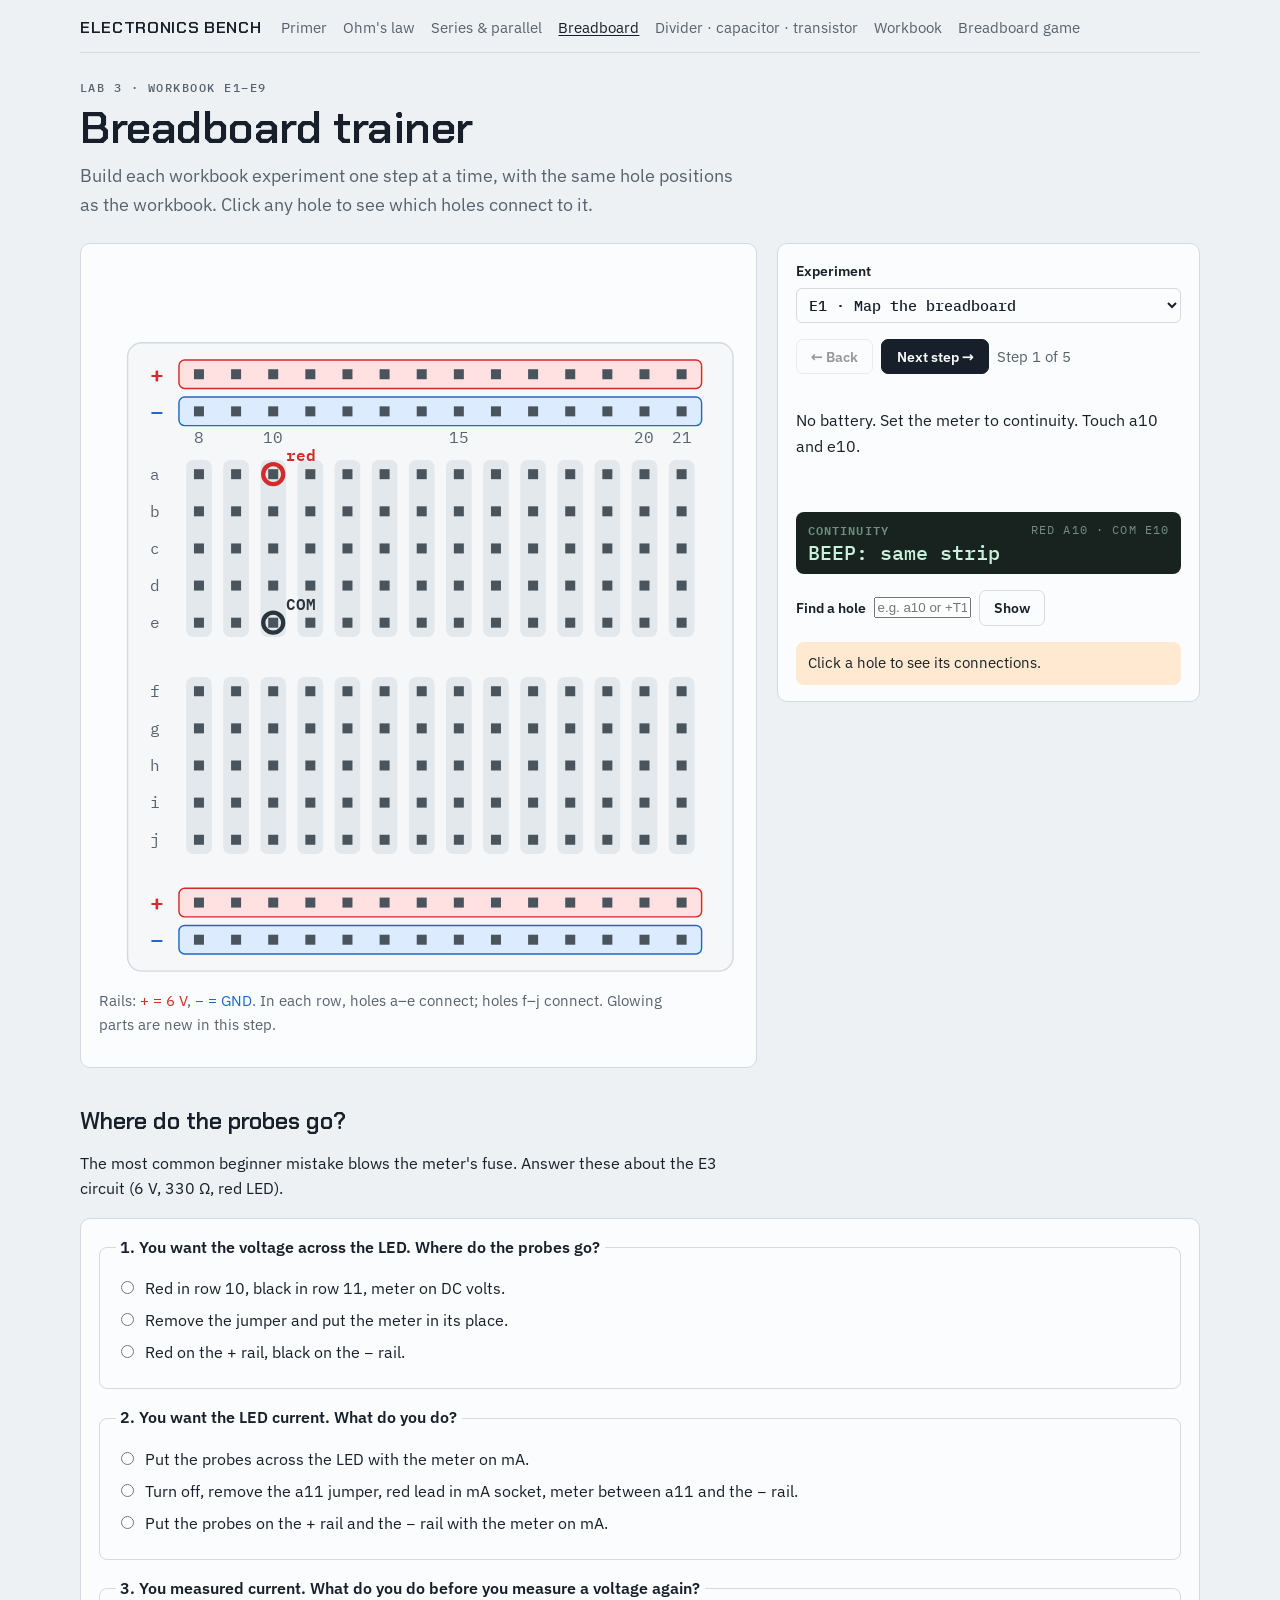
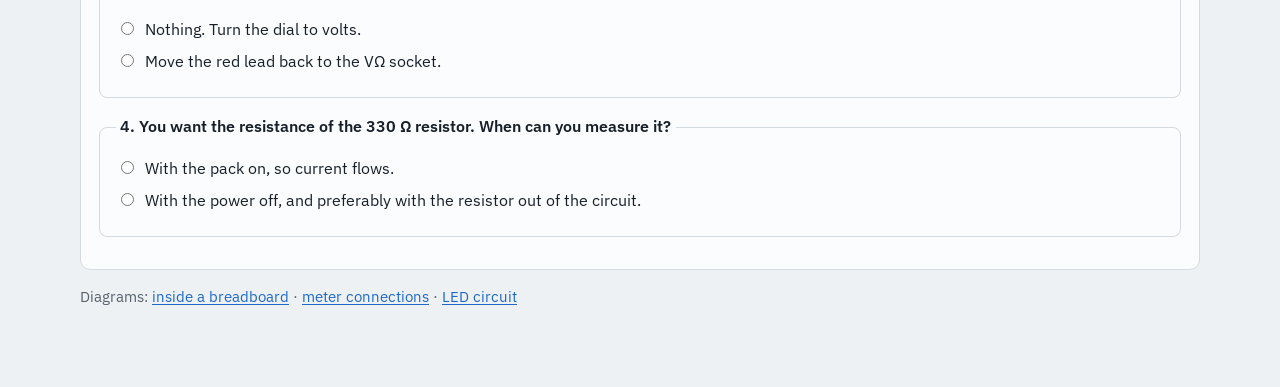
==== breadboard.html @ 960543de "Electronics bench: static website Primer, workbook E0–E9, interactive labs, narrated video and the b" ====
<!doctype html>
<html lang="en">
<head>
<meta charset="utf-8">
<meta name="viewport" content="width=device-width, initial-scale=1, viewport-fit=cover">
<title>Breadboard Trainer</title>
<link rel="stylesheet" href="fonts/fonts.css">
<link rel="stylesheet" href="bench.css">
<style>
  .bench.bb { grid-template-columns: minmax(0, 1.6fr) minmax(0, 1fr); }
  @media (max-width: 820px) { .bench.bb { grid-template-columns: minmax(0, 1fr); } }
  #board { display: block; height: auto; }
  .hole { fill: var(--hole); cursor: pointer; }
  .hole:hover { fill: var(--amp-line); }
  .hit { fill: transparent; cursor: pointer; }
  .strip { fill: var(--strip); }
  .net-on { fill: var(--amp-soft); stroke: var(--amp-line); stroke-width: 2; }
  .tick { font: 11px var(--font-data); fill: var(--muted); }
  .rl { font: 600 16px var(--font-data); }
  .plbl { font: 600 11px var(--font-data); fill: var(--ink); }
  .new { filter: drop-shadow(0 0 5px var(--amp-line)); }
  .steptext { font-size: 1.02rem; min-height: 4.5em; }
  .quiz fieldset { border: 1px solid var(--rule); border-radius: 8px; margin: 0 0 1rem; padding: .8rem 1rem; }
  .quiz legend { font-weight: 600; padding: 0 .3rem; }
  .quiz label { display: flex; gap: .5rem; align-items: baseline; padding: .2rem 0; }
  .quiz .fb { margin-top: .4rem; }
</style>
</head>
<body>
<div class="wrap">
  <div class="eyebrow">Lab 3 · Workbook E1–E9</div>
  <h1>Breadboard trainer</h1>
  <p class="lede">Build each workbook experiment one step at a time, with the same hole positions as the workbook. Click any hole to see which holes connect to it.</p>

  <div class="bench bb">
    <div class="panel">
      <div class="scroll-x"><svg id="board" role="group" aria-label="Breadboard. Holes are buttons: activate one to highlight all holes connected to it."></svg></div>
      <p class="note">Rails: <span class="t-pos">+ = 6 V</span>, <span class="t-gnd">− = GND</span>. In each row, holes a–e connect; holes f–j connect. Glowing parts are new in this step.</p>
    </div>
    <div class="panel stack">
      <div class="control">
        <label for="exp">Experiment</label>
        <select id="exp"></select>
      </div>
      <div class="row">
        <button class="btn ghost" type="button" id="prev">← Back</button>
        <button class="btn" type="button" id="next">Next step →</button>
        <span class="note" id="count"></span>
      </div>
      <p class="steptext" id="step" aria-live="polite"></p>
      <div class="meter"><div class="q"><b id="mmode">Meter</b><span id="mpins"></span></div><div class="v" id="mread" style="font-size:1.25rem"></div></div>
      <div class="row"><label for="hole" class="label">Find a hole</label><input id="hole" type="text" placeholder="e.g. a10 or +T10" size="10" autocomplete="off"><button class="btn ghost" type="button" id="find">Show</button></div>
      <div class="callout info" id="net" aria-live="polite">Click a hole to see its connections.</div>
    </div>
  </div>

  <h2>Where do the probes go?</h2>
  <p>The most common beginner mistake blows the meter's fuse. Answer these about the E3 circuit (6 V, 330 Ω, red LED).</p>
  <form class="panel quiz" id="quiz"></form>
  <p class="note">Diagrams: <a href="diagrams/04-breadboard.svg">inside a breadboard</a> · <a href="diagrams/05-multimeter.svg">meter connections</a> · <a href="diagrams/06-led-circuit.svg">LED circuit</a></p>
</div>

<script src="bench.js"></script>
<script src="bb-shared.js"></script>
<script>
Bench.nav();
const { el } = Bench;
const $ = (id) => document.getElementById(id);

// ---------- geometry ----------
const { P, X0, Y, parse, net, netName, bands, LABEL, curve, EXPS } = BBShared;
let R0 = 8, R1 = 14;
const xr = (r) => X0 + (r - R0) * P;
function xy(h) { const p = parse(h); return [xr(p.row), Y[p.kind === "rail" ? p.rail : p.col]]; }

// ---------- drawing ----------
const svg = $("board");
let sel = null, cur = 0, exp = EXPS[0];

function holes(layer) {
  const rows = [];
  for (let r = R0; r <= R1; r++) rows.push(r);
  // rails
  for (const [k, col, lbl] of [["+T", "var(--pos)", "+"], ["-T", "var(--gnd)", "−"], ["+B", "var(--pos)", "+"], ["-B", "var(--gnd)", "−"]]) {
    el("rect", { x: X0 - 14, y: Y[k] - 10, width: (R1 - R0) * P + 28, height: 20, rx: 4, fill: k[0] === "+" ? "var(--pos-soft)" : "var(--gnd-soft)", stroke: col, "stroke-width": 1, "data-net": k }, layer);
    el("text", { x: X0 - 34, y: Y[k] + 6, class: "rl", fill: col }, layer).textContent = lbl;
  }
  for (const r of rows) {
    for (const half of ["L", "R"]) {
      const [y1, y2] = half === "L" ? [Y.a, Y.e] : [Y.f, Y.j];
      el("rect", { x: xr(r) - 9, y: y1 - 10, width: 18, height: y2 - y1 + 20, rx: 5, class: "strip", "data-net": half + r }, layer);
    }
    if (r % 5 === 0 || r === R0 || r === R1) el("text", { x: xr(r), y: Y.a - 22, "text-anchor": "middle", class: "tick" }, layer).textContent = r;
  }
  for (const c of "abcdefghij") el("text", { x: X0 - 34, y: Y[c] + 4, class: "tick" }, layer).textContent = c;
  for (const r of rows) {
    for (const k of ["+T", "-T", ...Array.from("abcdefghij"), "+B", "-B"]) {
      const h = k.length === 2 ? `${k}${r}` : `${k}${r}`;
      const g = el("g", { tabindex: -1, "data-h": h }, layer);
      el("rect", { x: xr(r) - 3.5, y: Y[k] - 3.5, width: 7, height: 7, class: "hole" }, g);
      el("rect", { x: xr(r) - 11, y: Y[k] - 11, width: 22, height: 22, class: "hit" }, g);
    }
  }
}


function drawPart(p, layer, isNew) {
  const g = el("g", { class: isNew ? "new" : "" }, layer);
  const pts = p.pins.map(xy);
  const [a, b] = pts;
  const mid = a && b ? [(a[0] + b[0]) / 2, (a[1] + b[1]) / 2] : null;
  const leg = (q, to) => el("line", { x1: q[0], y1: q[1], x2: to[0], y2: to[1], stroke: "#9aa3ab", "stroke-width": 2.5 }, g);
  switch (p.type) {
    case "battery": {
      const bx = 4;
      el("rect", { x: bx, y: 6, width: 92, height: 30, rx: 6, fill: "var(--surface)", stroke: "var(--wire)", "stroke-width": 1.5 }, g);
      el("text", { x: bx + 46, y: 26, "text-anchor": "middle", class: "plbl" }, g).textContent = "4×AA 6 V";
      el("path", { d: `M ${bx + 20} 36 L ${a[0]} ${a[1]}`, stroke: "var(--pos)", "stroke-width": 3, fill: "none" }, g);
      el("path", { d: `M ${bx + 72} 36 L ${b[0]} ${b[1]}`, stroke: "var(--wire)", "stroke-width": 3, fill: "none" }, g);
      break;
    }
    case "jumper":
    case "touch":
      el("path", { d: curve(a, b), stroke: "var(--jumper)", "stroke-width": 4, fill: "none", "stroke-linecap": "round", "stroke-dasharray": p.type === "touch" ? "6 5" : "none" }, g);
      if (p.type === "touch") el("text", { x: b[0] + 8, y: b[1] - 10, class: "plbl" }, g).textContent = "touch";
      break;
    case "res": {
      leg(a, b);
      const ang = (Math.atan2(b[1] - a[1], b[0] - a[0]) * 180) / Math.PI;
      const body = el("g", { transform: `translate(${mid[0]} ${mid[1]}) rotate(${ang})` }, g);
      el("rect", { x: -17, y: -6.5, width: 34, height: 13, rx: 5, fill: "#e8d5a9", stroke: "#a68a4c", "stroke-width": 1 }, body);
      bands(p.val).forEach((c, k) => el("rect", { x: -11 + k * 6 + (k === 3 ? 4 : 0), y: -6.5, width: 3, height: 13, fill: c }, body));
      const up = Math.abs(ang) > 45 && Math.abs(ang) < 135;
      el("text", { x: mid[0] + (up ? 14 : 0), y: mid[1] + (up ? 4 : -12), "text-anchor": up ? "start" : "middle", class: "plbl" }, g).textContent = `${LABEL(p.val)}Ω`;
      break;
    }
    case "led":
      leg(a, mid); leg(b, mid);
      el("circle", { cx: mid[0], cy: mid[1] - 2, r: 10, fill: "var(--led)", opacity: 0.9 }, g);
      el("text", { x: a[0] - 4, y: a[1] + 20, class: "plbl" }, g).textContent = "+";
      break;
    case "cap":
      leg(a, mid); leg(b, mid);
      el("circle", { cx: mid[0], cy: mid[1] - 2, r: 11, fill: "#364fc7" }, g);
      el("rect", { x: mid[0] + 3, y: mid[1] - 13, width: 5, height: 22, fill: "#dbe4ff" }, g);
      el("text", { x: a[0] - 4, y: a[1] + 22, class: "plbl" }, g).textContent = "+";
      break;
    case "ldr":
      leg(a, b);
      el("circle", { cx: mid[0], cy: mid[1], r: 9, fill: "#f2c94c", stroke: "#a68a4c" }, g);
      el("path", { d: `M ${mid[0] - 6} ${mid[1]} l 3 -4 l 3 8 l 3 -8 l 3 4`, stroke: "#8b4513", fill: "none", "stroke-width": 1.5 }, g);
      el("text", { x: mid[0] + 12, y: mid[1] + 4, class: "plbl" }, g).textContent = "LDR";
      break;
    case "button": {
      const xs = pts.map((q) => q[0]);
      const x1 = Math.min(...xs) - 8, x2 = Math.max(...xs) + 8;
      el("rect", { x: x1, y: Y.e - 8, width: x2 - x1, height: Y.f - Y.e + 16, rx: 4, fill: "#495057" }, g);
      el("circle", { cx: (x1 + x2) / 2, cy: (Y.e + Y.f) / 2, r: 10, fill: "#adb5bd" }, g);
      break;
    }
    case "pot": {
      const xs = pts.map((q) => q[0]);
      const bx1 = Math.min(...xs) - 12, bx2 = Math.max(...xs) + 12, yy = Y.e + 14;
      pts.forEach((q) => leg(q, [q[0], yy]));
      el("rect", { x: bx1, y: yy, width: bx2 - bx1, height: 26, rx: 4, fill: "#1971c2" }, g);
      el("circle", { cx: (bx1 + bx2) / 2, cy: yy + 13, r: 9, fill: "#e9ecef" }, g);
      el("text", { x: bx2 + 4, y: yy + 18, class: "plbl" }, g).textContent = "10k";
      break;
    }
    case "npn": {
      const xs = pts.map((q) => q[0]);
      const bx1 = Math.min(...xs) - 10, bx2 = Math.max(...xs) + 10, yy = Y.e + 12;
      pts.forEach((q) => leg(q, [q[0], yy]));
      el("path", { d: `M ${bx1} ${yy} L ${bx2} ${yy} L ${bx2} ${yy + 12} Q ${(bx1 + bx2) / 2} ${yy + 34} ${bx1} ${yy + 12} Z`, fill: "#212529" }, g);
      ["C", "B", "E"].forEach((t, k) => { el("text", { x: pts[k][0], y: yy + 13, "text-anchor": "middle", class: "plbl", fill: "#f8f9fa", style: "fill:#f8f9fa" }, g).textContent = t; });
      break;
    }
    case "ammeter": {
      const toRail = p.pins.some((q) => parse(q).kind === "rail");
      const bx = mid[0], by = toRail ? 10 : Math.min(a[1], b[1]) - 30;
      el("path", { d: `M ${a[0]} ${a[1]} L ${bx - 10} ${by + 12}`, stroke: "var(--pos)", "stroke-width": 3, fill: "none" }, g);
      el("path", { d: `M ${b[0]} ${b[1]} L ${bx + 10} ${by + 12}`, stroke: "var(--wire)", "stroke-width": 3, fill: "none" }, g);
      el("rect", { x: bx - 24, y: by, width: 48, height: 24, rx: 5, fill: "var(--lcd-bg)", stroke: "var(--amp-line)", "stroke-width": 2 }, g);
      el("text", { x: bx, y: by + 17, "text-anchor": "middle", class: "plbl", style: "fill:var(--lcd-fg)" }, g).textContent = "mA";
      break;
    }
  }
}

function drawProbes(m, layer) {
  if (!m || !m.red) return;
  for (const [h, col, t] of [[m.red, "var(--pos)", "red"], [m.black, "var(--wire)", "COM"]]) {
    const [x, y] = xy(h);
    el("circle", { cx: x, cy: y, r: 7, fill: "none", stroke: col, "stroke-width": 3 }, layer);
    el("text", { x: x + 9, y: y - 9, class: "plbl", style: `fill:${col}` }, layer).textContent = t;
  }
}

function partsAt(k) {
  const parts = new Map();
  for (let i = 0; i <= k; i++) {
    for (const id of exp.steps[i].remove) parts.delete(id);
    for (const p of exp.steps[i].add) parts.set(p.id, p);
  }
  return parts;
}

function render() {
  [R0, R1] = exp.rows;
  R1 = Math.max(R1, R0 + 13); // keep a realistic board width
  const W = X0 + (R1 - R0) * P + 40, H = 500;
  svg.setAttribute("viewBox", `0 0 ${W} ${H}`);
  svg.style.width = "100%";
  svg.style.minWidth = `${Math.min(W, (R1 - R0 + 1) * 24 + 90)}px`;
  svg.replaceChildren();
  el("rect", { x: X0 - 50, y: 58, width: W - X0 + 46, height: 440, rx: 10, fill: "var(--board)", stroke: "var(--rule)" }, svg);
  const base = el("g", {}, svg);
  holes(base);
  const st = exp.steps[cur];
  const parts = partsAt(cur);
  const newIds = new Set(st.add.map((p) => p.id));
  const pl = el("g", { "pointer-events": "none" }, svg);
  for (const p of parts.values()) drawPart(p, pl, newIds.has(p.id));
  drawProbes(st.meter, pl);
  // highlight selected net
  if (sel) {
    const n = net(sel);
    for (const r of svg.querySelectorAll(`[data-net="${n}"]`)) r.classList.add("net-on");
    for (const g of svg.querySelectorAll("[data-h]")) if (net(g.dataset.h) === n) g.querySelector(".hole").style.fill = "var(--amp)";
  }
  // step text and meter
  $("step").textContent = st.text;
  $("count").textContent = `Step ${cur + 1} of ${exp.steps.length}`;
  $("prev").disabled = cur === 0;
  $("next").disabled = cur === exp.steps.length - 1;
  const m = lastMeter();
  $("mmode").textContent = m ? m.mode : "Meter";
  $("mpins").textContent = m && m.red ? `red ${m.red} · COM ${m.black}` : "";
  let reading = m ? m.reading : "—";
  if (m && m.mode === "Continuity" && !m.reading) reading = net(m.red) === net(m.black) ? "BEEP: same strip" : "no beep: not connected";
  $("mread").textContent = reading;
  if (sel) explainNet(sel, parts);
}

function lastMeter() { return exp.steps[cur].meter; }

function explainNet(h, parts) {
  const n = net(h);
  const on = [];
  for (const p of parts.values()) {
    p.pins.forEach((pin, k) => {
      if (net(pin) !== n) return;
      const nm = { battery: k ? "pack − wire" : "pack + wire", res: `${LABEL(p.val)}Ω resistor leg`, jumper: "jumper end", touch: "control wire",
        led: k ? "LED short leg (−)" : "LED long leg (+)", cap: k ? "capacitor − leg" : "capacitor + leg", ldr: "LDR leg",
        button: "button leg", pot: ["pot end", "pot wiper", "pot end"][k], npn: ["transistor C", "transistor B", "transistor E"][k],
        ammeter: k ? "meter COM probe" : "meter red probe" }[p.type];
      on.push(nm);
    });
  }
  $("net").innerHTML = `<strong>${h}</strong> connects to ${netName(n)}.<br>` +
    (on.length ? `Also in this group: ${[...new Set(on)].join(", ")}.` : "Nothing else is plugged into this group yet.");
}

// ---------- events ----------
for (const e of EXPS) $("exp").append(new Option(e.title, e.id));
$("exp").addEventListener("change", (e) => { exp = EXPS.find((x) => x.id === e.target.value); cur = 0; sel = null; $("net").textContent = "Click a hole to see its connections."; render(); });
$("prev").addEventListener("click", () => { if (cur > 0) { cur--; render(); } });
$("next").addEventListener("click", () => { if (cur < exp.steps.length - 1) { cur++; render(); } });
svg.addEventListener("click", (e) => {
  const g = e.target.closest("[data-h]");
  if (!g) return;
  sel = sel === g.dataset.h ? null : g.dataset.h;
  if (!sel) $("net").textContent = "Click a hole to see its connections.";
  render();
});
$("find").addEventListener("click", () => {
  const h = $("hole").value.trim().replace("−", "-");
  if (!/^([+-][TB]\d+|[a-j]\d+)$/.test(h)) { $("net").textContent = "Type a hole as column + row, like a10, or a rail hole, like +T10 or -T10."; return; }
  const r = parse(h).row;
  if (r < R0 || r > R1) { $("net").textContent = `Row ${r} is not shown for this experiment. Rows ${R0}–${R1} are shown.`; return; }
  sel = h; render();
});
$("hole").addEventListener("keydown", (e) => { if (e.key === "Enter") $("find").click(); });
document.addEventListener("keydown", (e) => {
  if (e.target.matches("input, select, textarea")) return;
  if (e.key === "ArrowRight") $("next").click();
  if (e.key === "ArrowLeft") $("prev").click();
});

// ---------- quiz ----------
const QUIZ = [
  { q: "You want the voltage across the LED. Where do the probes go?", a: [
    ["Red in row 10, black in row 11, meter on DC volts.", true, "Correct. Voltage is measured across the part, with the circuit unchanged."],
    ["Remove the jumper and put the meter in its place.", false, "That measures current, not voltage."],
    ["Red on the + rail, black on the − rail.", false, "That gives the pack voltage, about 6 V, not the LED voltage."]] },
  { q: "You want the LED current. What do you do?", a: [
    ["Put the probes across the LED with the meter on mA.", false, "In current mode the meter is almost a wire. Across the LED it makes a short around the LED, and the LED goes off."],
    ["Turn off, remove the a11 jumper, red lead in mA socket, meter between a11 and the − rail.", true, "Correct. The current must go through the meter, so the meter goes into the path."],
    ["Put the probes on the + rail and the − rail with the meter on mA.", false, "This shorts the battery through the meter. The fuse blows. Never do this."]] },
  { q: "You measured current. What do you do before you measure a voltage again?", a: [
    ["Nothing. Turn the dial to volts.", false, "The red lead is still in the mA socket. The next voltage measurement would short the circuit."],
    ["Move the red lead back to the VΩ socket.", true, "Correct. Make this a habit after every current measurement."]] },
  { q: "You want the resistance of the 330 Ω resistor. When can you measure it?", a: [
    ["With the pack on, so current flows.", false, "The meter uses its own small current to measure resistance. A powered circuit gives a wrong value and can damage the meter."],
    ["With the power off, and preferably with the resistor out of the circuit.", true, "Correct. Other parts in parallel would change the reading."]] },
];
const form = $("quiz");
QUIZ.forEach((item, i) => {
  const fs = document.createElement("fieldset");
  fs.innerHTML = `<legend>${i + 1}. ${item.q}</legend>`;
  item.a.forEach(([t], k) => {
    const id = `q${i}-${k}`;
    fs.insertAdjacentHTML("beforeend", `<label for="${id}"><input type="radio" name="q${i}" id="${id}" value="${k}"> <span>${t}</span></label>`);
  });
  const fb = document.createElement("div");
  fb.className = "fb";
  fb.setAttribute("aria-live", "polite");
  fs.appendChild(fb);
  fs.addEventListener("change", (e) => {
    const [, ok, why] = item.a[+e.target.value];
    fb.className = `fb callout ${ok ? "ok" : "warn"}`;
    fb.textContent = why;
  });
  form.appendChild(fs);
});
form.addEventListener("submit", (e) => e.preventDefault());

render();
</script>
</body>
</html>
---- fonts/fonts.css ----
/* Self-hosted Google Fonts (SIL Open Font License 1.1). */
/* latin-ext */
@font-face {
  font-family: 'Chakra Petch';
  font-style: normal;
  font-weight: 500;
  font-display: swap;
  src: url(ChakraPetch-500-latin-ext.woff2) format('woff2');
  unicode-range: U+0100-02BA, U+02BD-02C5, U+02C7-02CC, U+02CE-02D7, U+02DD-02FF, U+0304, U+0308, U+0329, U+1D00-1DBF, U+1E00-1E9F, U+1EF2-1EFF, U+2020, U+20A0-20AB, U+20AD-20C4, U+2113, U+2C60-2C7F, U+A720-A7FF;
}
/* latin */
@font-face {
  font-family: 'Chakra Petch';
  font-style: normal;
  font-weight: 500;
  font-display: swap;
  src: url(ChakraPetch-500-latin.woff2) format('woff2');
  unicode-range: U+0000-00FF, U+0131, U+0152-0153, U+02BB-02BC, U+02C6, U+02DA, U+02DC, U+0304, U+0308, U+0329, U+2000-206F, U+20AC, U+2122, U+2191, U+2193, U+2212, U+2215, U+FEFF, U+FFFD;
}
/* latin-ext */
@font-face {
  font-family: 'Chakra Petch';
  font-style: normal;
  font-weight: 600;
  font-display: swap;
  src: url(ChakraPetch-600-latin-ext.woff2) format('woff2');
  unicode-range: U+0100-02BA, U+02BD-02C5, U+02C7-02CC, U+02CE-02D7, U+02DD-02FF, U+0304, U+0308, U+0329, U+1D00-1DBF, U+1E00-1E9F, U+1EF2-1EFF, U+2020, U+20A0-20AB, U+20AD-20C4, U+2113, U+2C60-2C7F, U+A720-A7FF;
}
/* latin */
@font-face {
  font-family: 'Chakra Petch';
  font-style: normal;
  font-weight: 600;
  font-display: swap;
  src: url(ChakraPetch-600-latin.woff2) format('woff2');
  unicode-range: U+0000-00FF, U+0131, U+0152-0153, U+02BB-02BC, U+02C6, U+02DA, U+02DC, U+0304, U+0308, U+0329, U+2000-206F, U+20AC, U+2122, U+2191, U+2193, U+2212, U+2215, U+FEFF, U+FFFD;
}
/* latin-ext */
@font-face {
  font-family: 'IBM Plex Mono';
  font-style: normal;
  font-weight: 400;
  font-display: swap;
  src: url(IBMPlexMono-400-latin-ext.woff2) format('woff2');
  unicode-range: U+0100-02BA, U+02BD-02C5, U+02C7-02CC, U+02CE-02D7, U+02DD-02FF, U+0304, U+0308, U+0329, U+1D00-1DBF, U+1E00-1E9F, U+1EF2-1EFF, U+2020, U+20A0-20AB, U+20AD-20C4, U+2113, U+2C60-2C7F, U+A720-A7FF;
}
/* latin */
@font-face {
  font-family: 'IBM Plex Mono';
  font-style: normal;
  font-weight: 400;
  font-display: swap;
  src: url(IBMPlexMono-400-latin.woff2) format('woff2');
  unicode-range: U+0000-00FF, U+0131, U+0152-0153, U+02BB-02BC, U+02C6, U+02DA, U+02DC, U+0304, U+0308, U+0329, U+2000-206F, U+20AC, U+2122, U+2191, U+2193, U+2212, U+2215, U+FEFF, U+FFFD;
}
/* latin-ext */
@font-face {
  font-family: 'IBM Plex Mono';
  font-style: normal;
  font-weight: 500;
  font-display: swap;
  src: url(IBMPlexMono-500-latin-ext.woff2) format('woff2');
  unicode-range: U+0100-02BA, U+02BD-02C5, U+02C7-02CC, U+02CE-02D7, U+02DD-02FF, U+0304, U+0308, U+0329, U+1D00-1DBF, U+1E00-1E9F, U+1EF2-1EFF, U+2020, U+20A0-20AB, U+20AD-20C4, U+2113, U+2C60-2C7F, U+A720-A7FF;
}
/* latin */
@font-face {
  font-family: 'IBM Plex Mono';
  font-style: normal;
  font-weight: 500;
  font-display: swap;
  src: url(IBMPlexMono-500-latin.woff2) format('woff2');
  unicode-range: U+0000-00FF, U+0131, U+0152-0153, U+02BB-02BC, U+02C6, U+02DA, U+02DC, U+0304, U+0308, U+0329, U+2000-206F, U+20AC, U+2122, U+2191, U+2193, U+2212, U+2215, U+FEFF, U+FFFD;
}
/* latin-ext */
@font-face {
  font-family: 'IBM Plex Mono';
  font-style: normal;
  font-weight: 600;
  font-display: swap;
  src: url(IBMPlexMono-600-latin-ext.woff2) format('woff2');
  unicode-range: U+0100-02BA, U+02BD-02C5, U+02C7-02CC, U+02CE-02D7, U+02DD-02FF, U+0304, U+0308, U+0329, U+1D00-1DBF, U+1E00-1E9F, U+1EF2-1EFF, U+2020, U+20A0-20AB, U+20AD-20C4, U+2113, U+2C60-2C7F, U+A720-A7FF;
}
/* latin */
@font-face {
  font-family: 'IBM Plex Mono';
  font-style: normal;
  font-weight: 600;
  font-display: swap;
  src: url(IBMPlexMono-600-latin.woff2) format('woff2');
  unicode-range: U+0000-00FF, U+0131, U+0152-0153, U+02BB-02BC, U+02C6, U+02DA, U+02DC, U+0304, U+0308, U+0329, U+2000-206F, U+20AC, U+2122, U+2191, U+2193, U+2212, U+2215, U+FEFF, U+FFFD;
}
/* greek */
@font-face {
  font-family: 'IBM Plex Sans';
  font-style: normal;
  font-weight: 400;
  font-stretch: 100%;
  font-display: swap;
  src: url(IBMPlexSans-400-greek.woff2) format('woff2');
  unicode-range: U+0370-0377, U+037A-037F, U+0384-038A, U+038C, U+038E-03A1, U+03A3-03FF;
}
/* latin-ext */
@font-face {
  font-family: 'IBM Plex Sans';
  font-style: normal;
  font-weight: 400;
  font-stretch: 100%;
  font-display: swap;
  src: url(IBMPlexSans-400-latin-ext.woff2) format('woff2');
  unicode-range: U+0100-02BA, U+02BD-02C5, U+02C7-02CC, U+02CE-02D7, U+02DD-02FF, U+0304, U+0308, U+0329, U+1D00-1DBF, U+1E00-1E9F, U+1EF2-1EFF, U+2020, U+20A0-20AB, U+20AD-20C4, U+2113, U+2C60-2C7F, U+A720-A7FF;
}
/* latin */
@font-face {
  font-family: 'IBM Plex Sans';
  font-style: normal;
  font-weight: 400;
  font-stretch: 100%;
  font-display: swap;
  src: url(IBMPlexSans-400-latin.woff2) format('woff2');
  unicode-range: U+0000-00FF, U+0131, U+0152-0153, U+02BB-02BC, U+02C6, U+02DA, U+02DC, U+0304, U+0308, U+0329, U+2000-206F, U+20AC, U+2122, U+2191, U+2193, U+2212, U+2215, U+FEFF, U+FFFD;
}
/* greek */
@font-face {
  font-family: 'IBM Plex Sans';
  font-style: normal;
  font-weight: 600;
  font-stretch: 100%;
  font-display: swap;
  src: url(IBMPlexSans-600-greek.woff2) format('woff2');
  unicode-range: U+0370-0377, U+037A-037F, U+0384-038A, U+038C, U+038E-03A1, U+03A3-03FF;
}
/* latin-ext */
@font-face {
  font-family: 'IBM Plex Sans';
  font-style: normal;
  font-weight: 600;
  font-stretch: 100%;
  font-display: swap;
  src: url(IBMPlexSans-600-latin-ext.woff2) format('woff2');
  unicode-range: U+0100-02BA, U+02BD-02C5, U+02C7-02CC, U+02CE-02D7, U+02DD-02FF, U+0304, U+0308, U+0329, U+1D00-1DBF, U+1E00-1E9F, U+1EF2-1EFF, U+2020, U+20A0-20AB, U+20AD-20C4, U+2113, U+2C60-2C7F, U+A720-A7FF;
}
/* latin */
@font-face {
  font-family: 'IBM Plex Sans';
  font-style: normal;
  font-weight: 600;
  font-stretch: 100%;
  font-display: swap;
  src: url(IBMPlexSans-600-latin.woff2) format('woff2');
  unicode-range: U+0000-00FF, U+0131, U+0152-0153, U+02BB-02BC, U+02C6, U+02DA, U+02DC, U+0304, U+0308, U+0329, U+2000-206F, U+20AC, U+2122, U+2191, U+2193, U+2212, U+2215, U+FEFF, U+FFFD;
}
---- bench.css ----
/* Layout: one centred column (max 70rem). Labs are a two-column bench: circuit drawing left,
   controls + meter readouts right; they stack to one column on phones. */
:root {
  --bg: #eef1f3;
  --surface: #fbfcfd;
  --ink: #17202a;
  --muted: #56626e;
  --rule: #d3dae0;
  --wire: #2b343c;
  --hole: #4a545d;
  --board: #f6f7f8;
  --strip: #e3e8ec;
  --lcd-bg: #18231f;
  --lcd-fg: #c9f2dc;
  --lcd-dim: #6f8f80;
  /* the colour code shared by every diagram, page and video */
  --volt: #6d3fd8;   --volt-soft: #ece5ff;
  --amp: #b45c00;    --amp-soft: #ffead1;  --amp-line: #f59e0b;
  --ohm: #0b7d8f;    --ohm-soft: #d2f6f0;
  --pos: #d42a2a;    --pos-soft: #ffe1e1;
  --gnd: #1d68c9;    --gnd-soft: #dcebfd;
  --led: #e8202a;
  --ok: #2b8a3e;     --ok-soft: #dff5e3;
  --warn: #c92a2a;   --warn-soft: #ffe8e8;
  --jumper: #2f9e44;
  --font-display: "Chakra Petch", "Arial Narrow", system-ui, sans-serif;
  --font-body: "IBM Plex Sans", system-ui, -apple-system, "Segoe UI", sans-serif;
  --font-data: "IBM Plex Mono", ui-monospace, "SFMono-Regular", Menlo, monospace;
}
@media (prefers-color-scheme: dark) {
  :root:not([data-theme="light"]) {
    --bg: #11161a; --surface: #192127; --ink: #e5eaee; --muted: #9ba7b2; --rule: #2d373f;
    --wire: #c5ced6; --hole: #8d99a4; --board: #1e262c; --strip: #2a343b;
    --lcd-bg: #0b120f; --lcd-fg: #b9f5d4; --lcd-dim: #5b7a6c;
    --volt: #a98bff; --volt-soft: #2a2247; --amp: #fbbf24; --amp-soft: #3a2a10; --amp-line: #fbbf24;
    --ohm: #3cc9dc; --ohm-soft: #10353a; --pos: #ff6b6b; --pos-soft: #3d1c1c;
    --gnd: #5aa9ff; --gnd-soft: #16304d; --led: #ff4d55;
    --ok: #69db7c; --ok-soft: #173a22; --warn: #ff8787; --warn-soft: #3d1c1c; --jumper: #51cf66;
    color-scheme: dark;
  }
}
:root[data-theme="dark"] {
  --bg: #11161a; --surface: #192127; --ink: #e5eaee; --muted: #9ba7b2; --rule: #2d373f;
  --wire: #c5ced6; --hole: #8d99a4; --board: #1e262c; --strip: #2a343b;
  --lcd-bg: #0b120f; --lcd-fg: #b9f5d4; --lcd-dim: #5b7a6c;
  --volt: #a98bff; --volt-soft: #2a2247; --amp: #fbbf24; --amp-soft: #3a2a10; --amp-line: #fbbf24;
  --ohm: #3cc9dc; --ohm-soft: #10353a; --pos: #ff6b6b; --pos-soft: #3d1c1c;
  --gnd: #5aa9ff; --gnd-soft: #16304d; --led: #ff4d55;
  --ok: #69db7c; --ok-soft: #173a22; --warn: #ff8787; --warn-soft: #3d1c1c; --jumper: #51cf66;
  color-scheme: dark;
}

* { box-sizing: border-box; }
[hidden] { display: none !important; }
html { -webkit-text-size-adjust: 100%; }
body {
  margin: 0;
  background: var(--bg);
  color: var(--ink);
  font: 400 1rem/1.6 var(--font-body);
  padding-inline: 16px;
  padding-block: 0 4rem;
}
.wrap { max-width: 70rem; margin: 0 auto; }
a { color: var(--gnd); text-underline-offset: 2px; }
:focus-visible { outline: 3px solid var(--amp-line); outline-offset: 2px; border-radius: 4px; }

/* top bar */
.topbar {
  display: flex; flex-wrap: wrap; align-items: baseline; gap: .25rem 1.25rem;
  padding-block: 1rem .75rem; border-bottom: 1px solid var(--rule); margin-bottom: 1.75rem;
}
.topbar .brand { font: 600 1.05rem/1 var(--font-display); letter-spacing: .04em; text-transform: uppercase; color: var(--ink); text-decoration: none; }
.topbar nav { display: flex; flex-wrap: wrap; gap: .25rem 1rem; font-size: .92rem; }
.topbar nav a { color: var(--muted); text-decoration: none; }
.topbar nav a:hover, .topbar nav a[aria-current="page"] { color: var(--ink); text-decoration: underline; }

h1, h2, h3 { font-family: var(--font-display); line-height: 1.15; text-wrap: balance; font-weight: 600; }
h1 { font-size: clamp(1.9rem, 4.5vw, 2.8rem); margin: 0 0 .5rem; letter-spacing: -.01em; }
h2 { font-size: 1.45rem; margin: 2.5rem 0 .75rem; }
h3 { font-size: 1.1rem; margin: 1.5rem 0 .5rem; }
.lede { font-size: 1.12rem; color: var(--muted); max-width: 42rem; margin: 0 0 1.5rem; }
.eyebrow { font: 500 .78rem/1 var(--font-data); text-transform: uppercase; letter-spacing: .12em; color: var(--muted); margin-bottom: .6rem; }
p, li { max-width: 65ch; }

/* bench layout */
.bench { display: grid; grid-template-columns: minmax(0, 1.25fr) minmax(0, 1fr); gap: 1.25rem; align-items: start; }
@media (max-width: 820px) { .bench { grid-template-columns: minmax(0, 1fr); } }
.panel { background: var(--surface); border: 1px solid var(--rule); border-radius: 10px; padding: 1rem 1.1rem; min-width: 0; }
.panel h2:first-child, .panel h3:first-child { margin-top: 0; }
.stack { display: grid; gap: 1rem; }
.drawing { width: 100%; height: auto; display: block; }
.scroll-x { overflow-x: auto; }

/* controls */
.control { display: grid; gap: .3rem; }
.control label, .label { font-size: .88rem; font-weight: 600; display: flex; justify-content: space-between; gap: .5rem; }
.control output { font-family: var(--font-data); font-weight: 500; }
input[type="range"] { width: 100%; accent-color: var(--amp-line); }
.seg { display: inline-flex; flex-wrap: wrap; border: 1px solid var(--rule); border-radius: 8px; overflow: hidden; }
.seg button { border: 0; border-right: 1px solid var(--rule); background: var(--surface); color: var(--ink); font: 500 .9rem var(--font-body); padding: .45rem .8rem; cursor: pointer; }
.seg button:last-child { border-right: 0; }
.seg button[aria-pressed="true"] { background: var(--ink); color: var(--surface); }
.btn { border: 1px solid var(--ink); background: var(--ink); color: var(--surface); border-radius: 7px; font: 600 .9rem var(--font-body); padding: .45rem .9rem; cursor: pointer; }
.btn.ghost { background: transparent; color: var(--ink); border-color: var(--rule); }
.btn:disabled { opacity: .45; cursor: default; }
.row { display: flex; flex-wrap: wrap; gap: .5rem; align-items: center; }
select, input[type="number"] { font: 500 .95rem var(--font-data); padding: .35rem .5rem; border: 1px solid var(--rule); border-radius: 6px; background: var(--surface); color: var(--ink); }
input[type="number"] { width: 6.5rem; }

/* meter readouts */
.meters { display: grid; grid-template-columns: repeat(2, minmax(0, 1fr)); gap: .6rem; }
.meter { background: var(--lcd-bg); color: var(--lcd-fg); border-radius: 8px; padding: .55rem .75rem .6rem; font-family: var(--font-data); }
.meter .q { font-size: .72rem; letter-spacing: .1em; text-transform: uppercase; color: var(--lcd-dim); display: flex; justify-content: space-between; }
.meter .q b { font-weight: 600; }
.meter .v { font-size: 1.55rem; font-weight: 500; font-variant-numeric: tabular-nums; line-height: 1.25; }
.meter .v small { font-size: .95rem; margin-left: .2rem; color: var(--lcd-dim); }
.chip { display: inline-block; width: .7rem; height: .7rem; border-radius: 2px; vertical-align: -1px; }
.chip.v { background: var(--volt); } .chip.i { background: var(--amp-line); } .chip.r { background: var(--ohm); } .chip.p { background: var(--pos); }

.note { font-size: .92rem; color: var(--muted); }
.callout { border-radius: 8px; padding: .6rem .8rem; font-size: .93rem; }
.callout.warn { background: var(--warn-soft); color: var(--warn); }
.callout.ok { background: var(--ok-soft); color: var(--ok); }
.callout.info { background: var(--amp-soft); color: var(--ink); }

/* text colours for the code */
.t-v { color: var(--volt); } .t-i { color: var(--amp); } .t-r { color: var(--ohm); } .t-pos { color: var(--pos); } .t-gnd { color: var(--gnd); }
.mono { font-family: var(--font-data); }

/* predict → check tables */
table.check { border-collapse: collapse; width: 100%; font-size: .93rem; }
table.check th, table.check td { text-align: left; padding: .45rem .4rem; border-bottom: 1px solid var(--rule); vertical-align: middle; }
table.check th { font-size: .75rem; text-transform: uppercase; letter-spacing: .08em; color: var(--muted); font-weight: 600; }
table.check td.res { font-family: var(--font-data); font-size: .88rem; }
table.check .good { color: var(--ok); } table.check .off { color: var(--warn); }
.unit { font-family: var(--font-data); color: var(--muted); margin-left: .25rem; }

/* doc pages (primer, workbook) */
.doc { max-width: 46rem; }
.doc table { border-collapse: collapse; margin: 1rem 0; font-size: .93rem; display: block; overflow-x: auto; max-width: 100%; }
.doc th, .doc td { border: 1px solid var(--rule); padding: .4rem .6rem; text-align: left; vertical-align: top; }
.doc th { background: var(--strip); }
.doc td:empty { min-width: 4.5rem; }
.doc blockquote { margin: 1rem 0; padding: .6rem 1rem; background: var(--surface); border: 1px solid var(--rule); border-radius: 8px; font-family: var(--font-data); }
.doc blockquote p { margin: 0; }
.doc img { display: block; max-width: 100%; height: auto; background: #fff; border: 1px solid var(--rule); border-radius: 8px; padding: .4rem; margin: 1rem 0; }
.doc hr { border: 0; border-top: 1px solid var(--rule); margin: 2.5rem 0; }
.doc code { font-family: var(--font-data); font-size: .9em; background: var(--strip); padding: .05rem .3rem; border-radius: 4px; }
.doc h2 { margin-top: 0; }
.toc { font-size: .92rem; columns: 2 14rem; margin: 1rem 0 2rem; padding: .8rem 1rem .8rem 2rem; background: var(--surface); border: 1px solid var(--rule); border-radius: 8px; }

@media (prefers-reduced-motion: reduce) {
  *, *::before, *::after { animation-duration: .01ms !important; transition-duration: .01ms !important; }
}
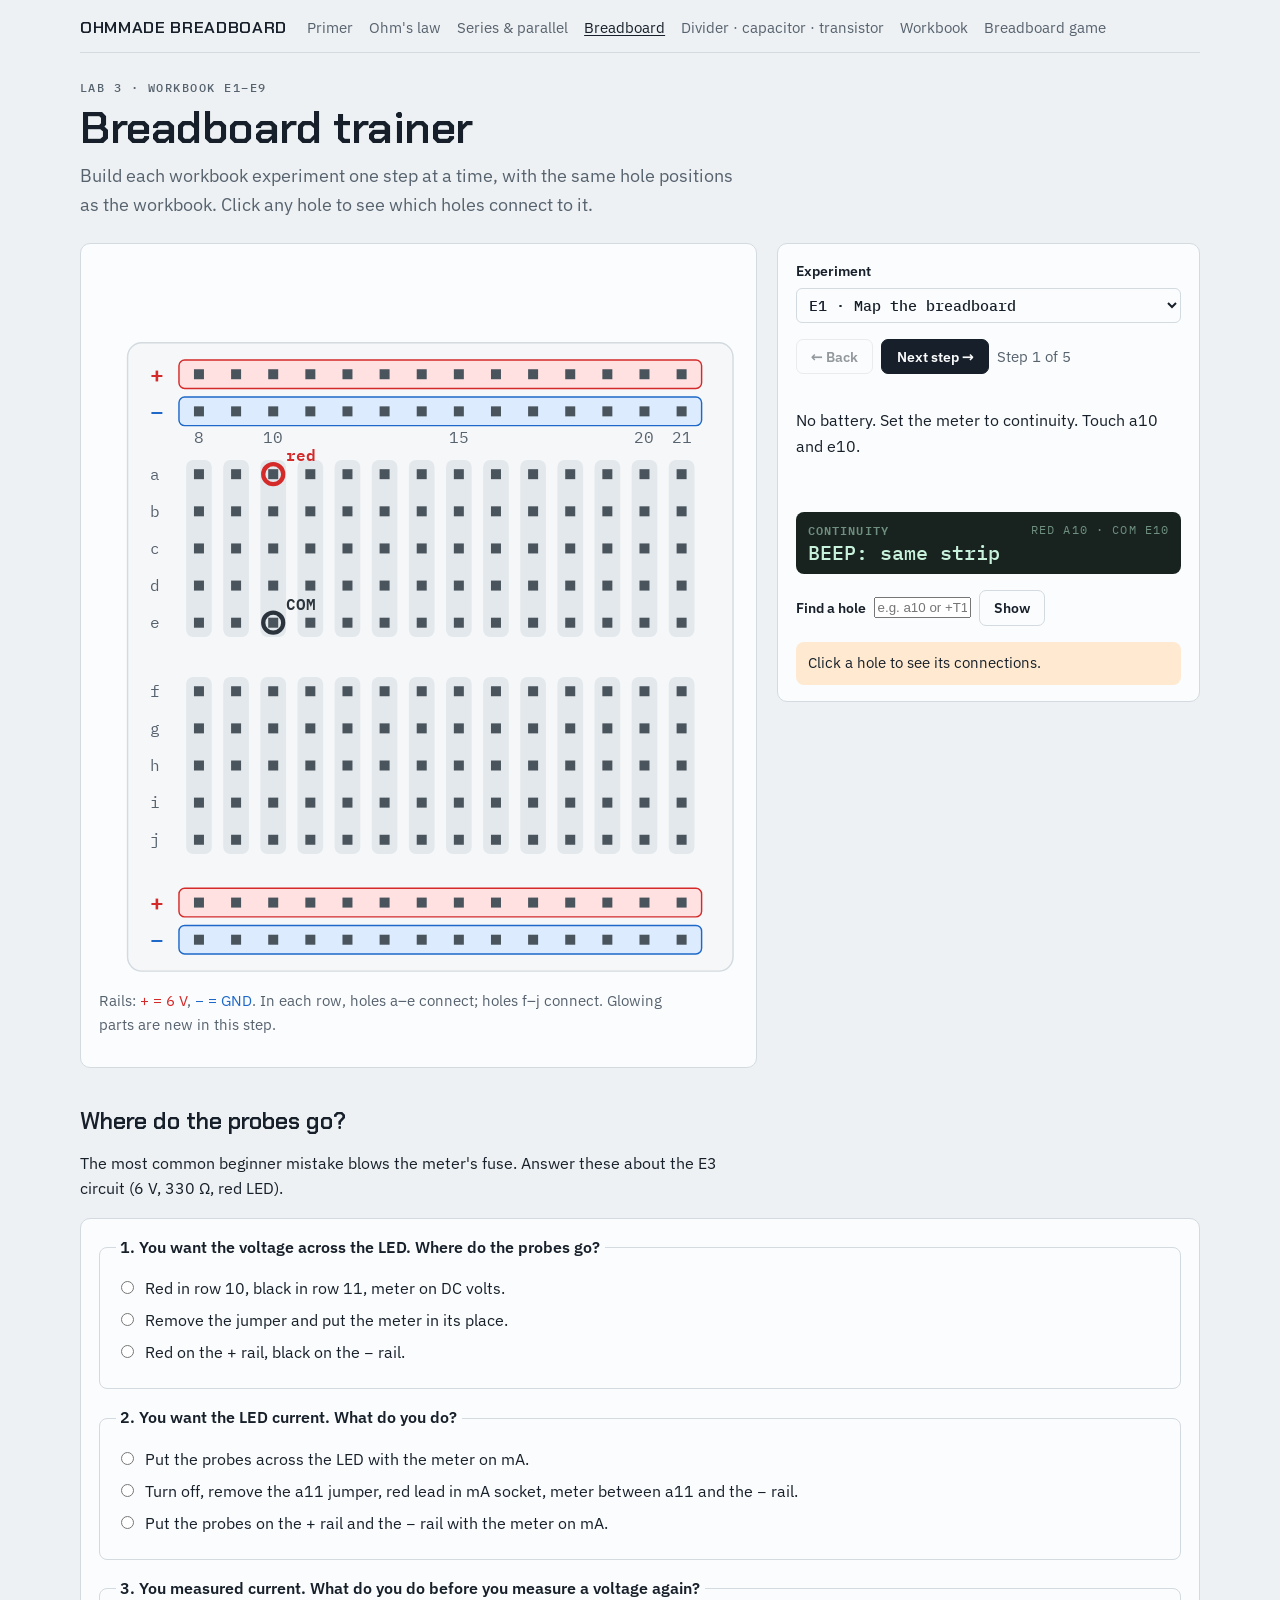
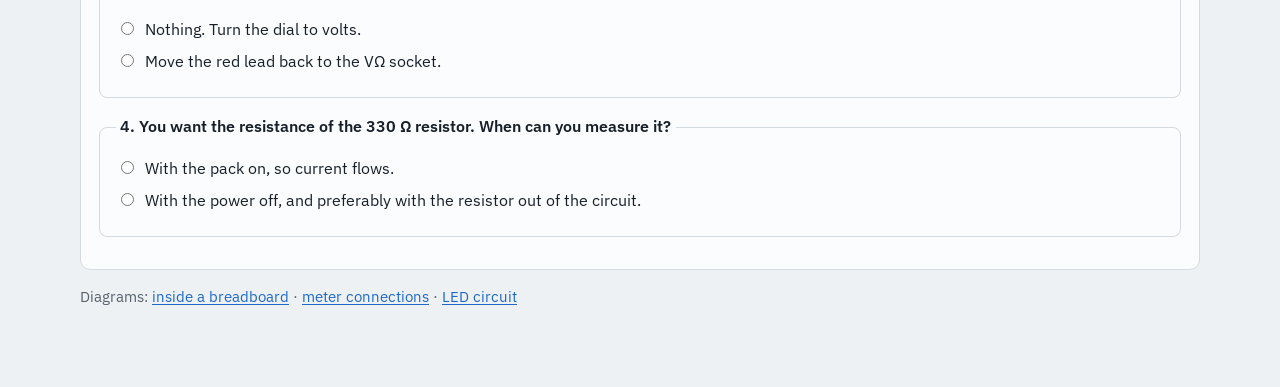
==== commit fa635966: "Name the site Ohmmade Breadboard The name goes in the header of every page, the page titles and the " ====
--- a/breadboard.html
+++ b/breadboard.html
@@ -3,7 +3,7 @@
 <head>
 <meta charset="utf-8">
 <meta name="viewport" content="width=device-width, initial-scale=1, viewport-fit=cover">
-<title>Breadboard Trainer</title>
+<title>Breadboard Trainer · Ohmmade Breadboard</title>
 <link rel="stylesheet" href="fonts/fonts.css">
 <link rel="stylesheet" href="bench.css">
 <style>
